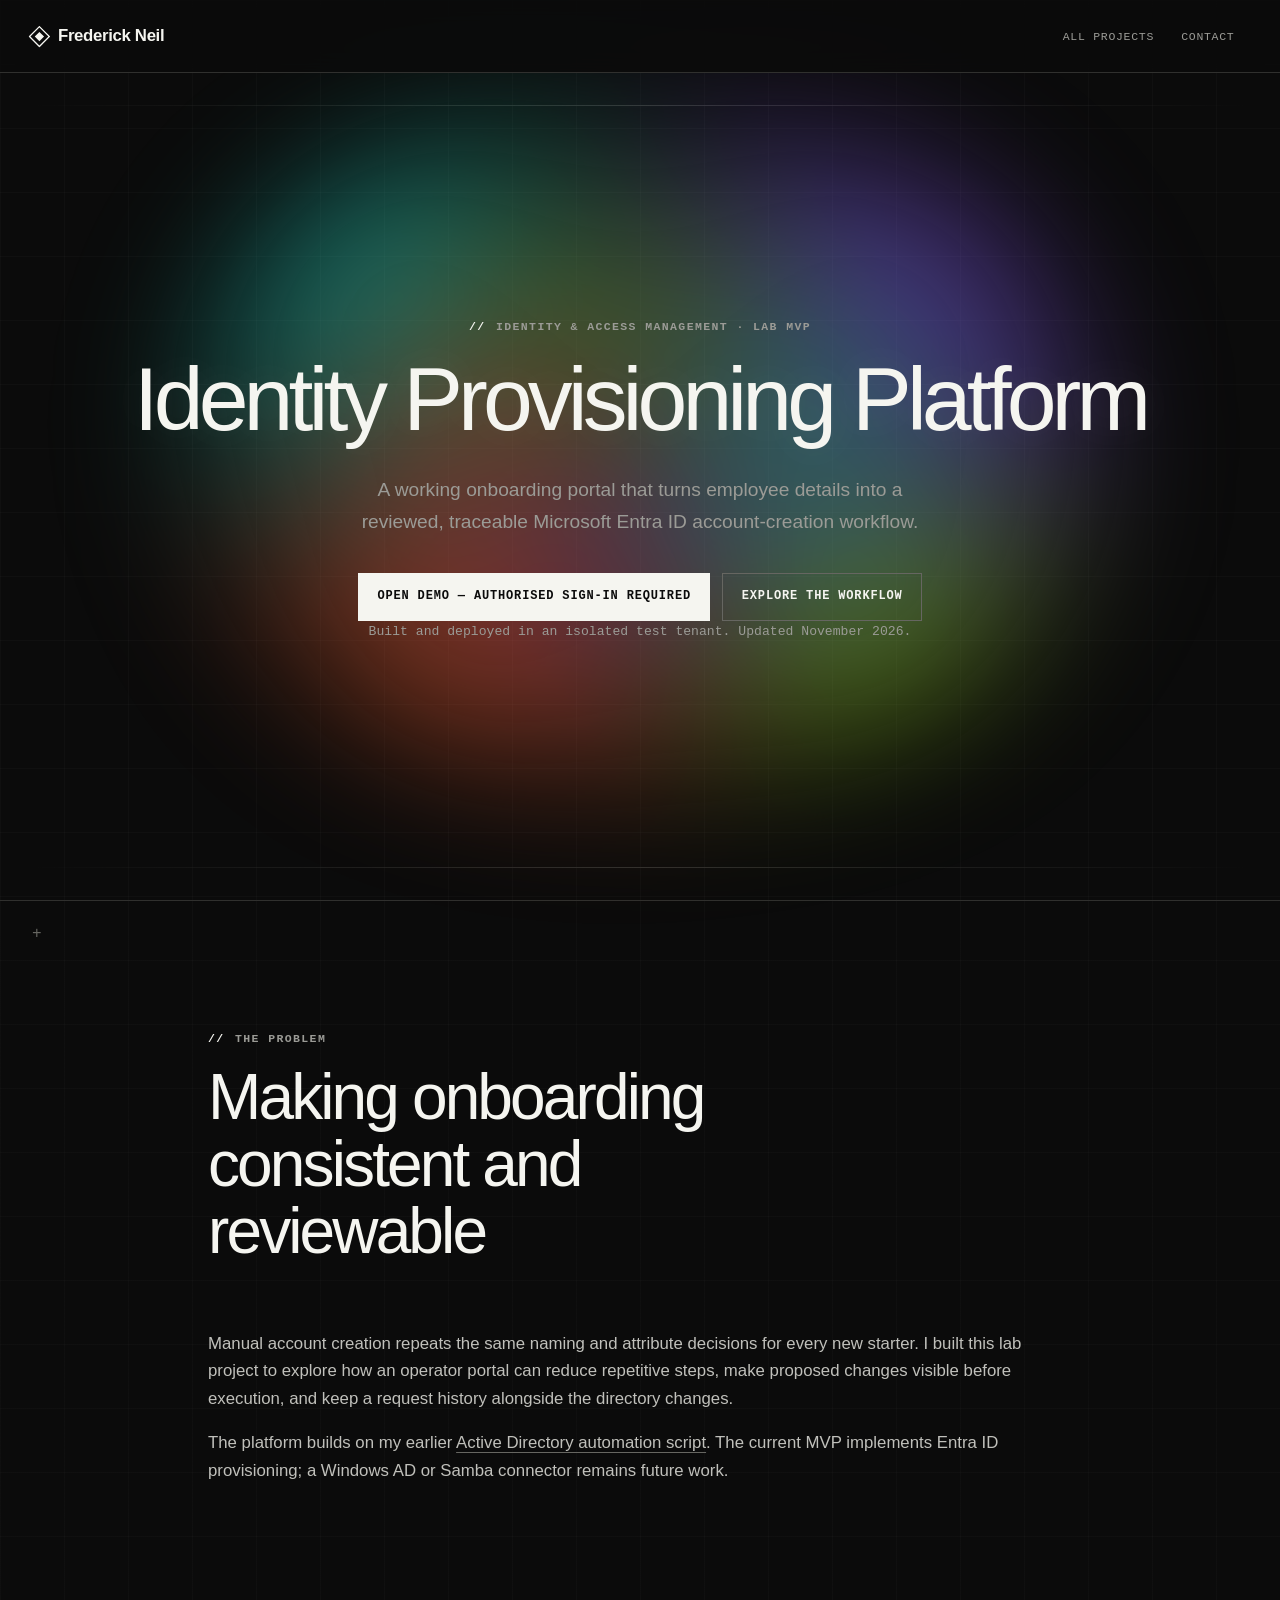
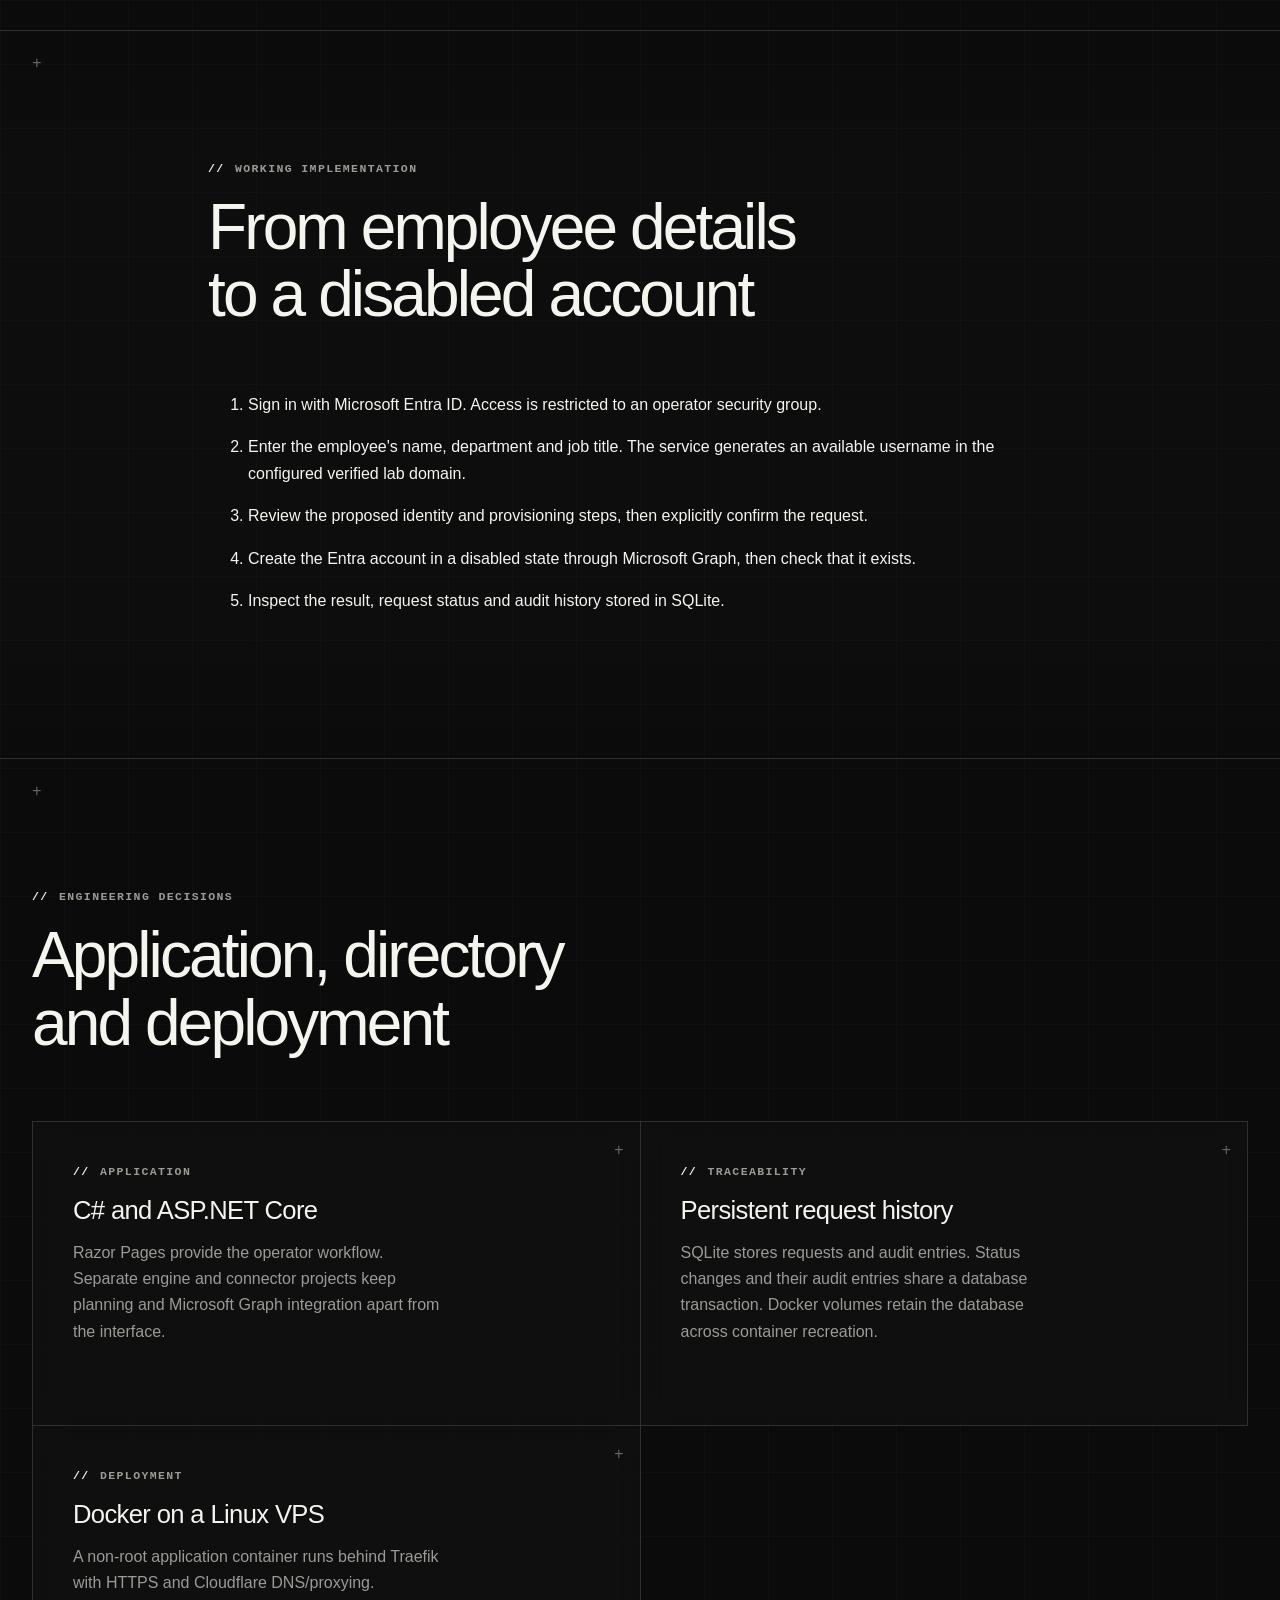
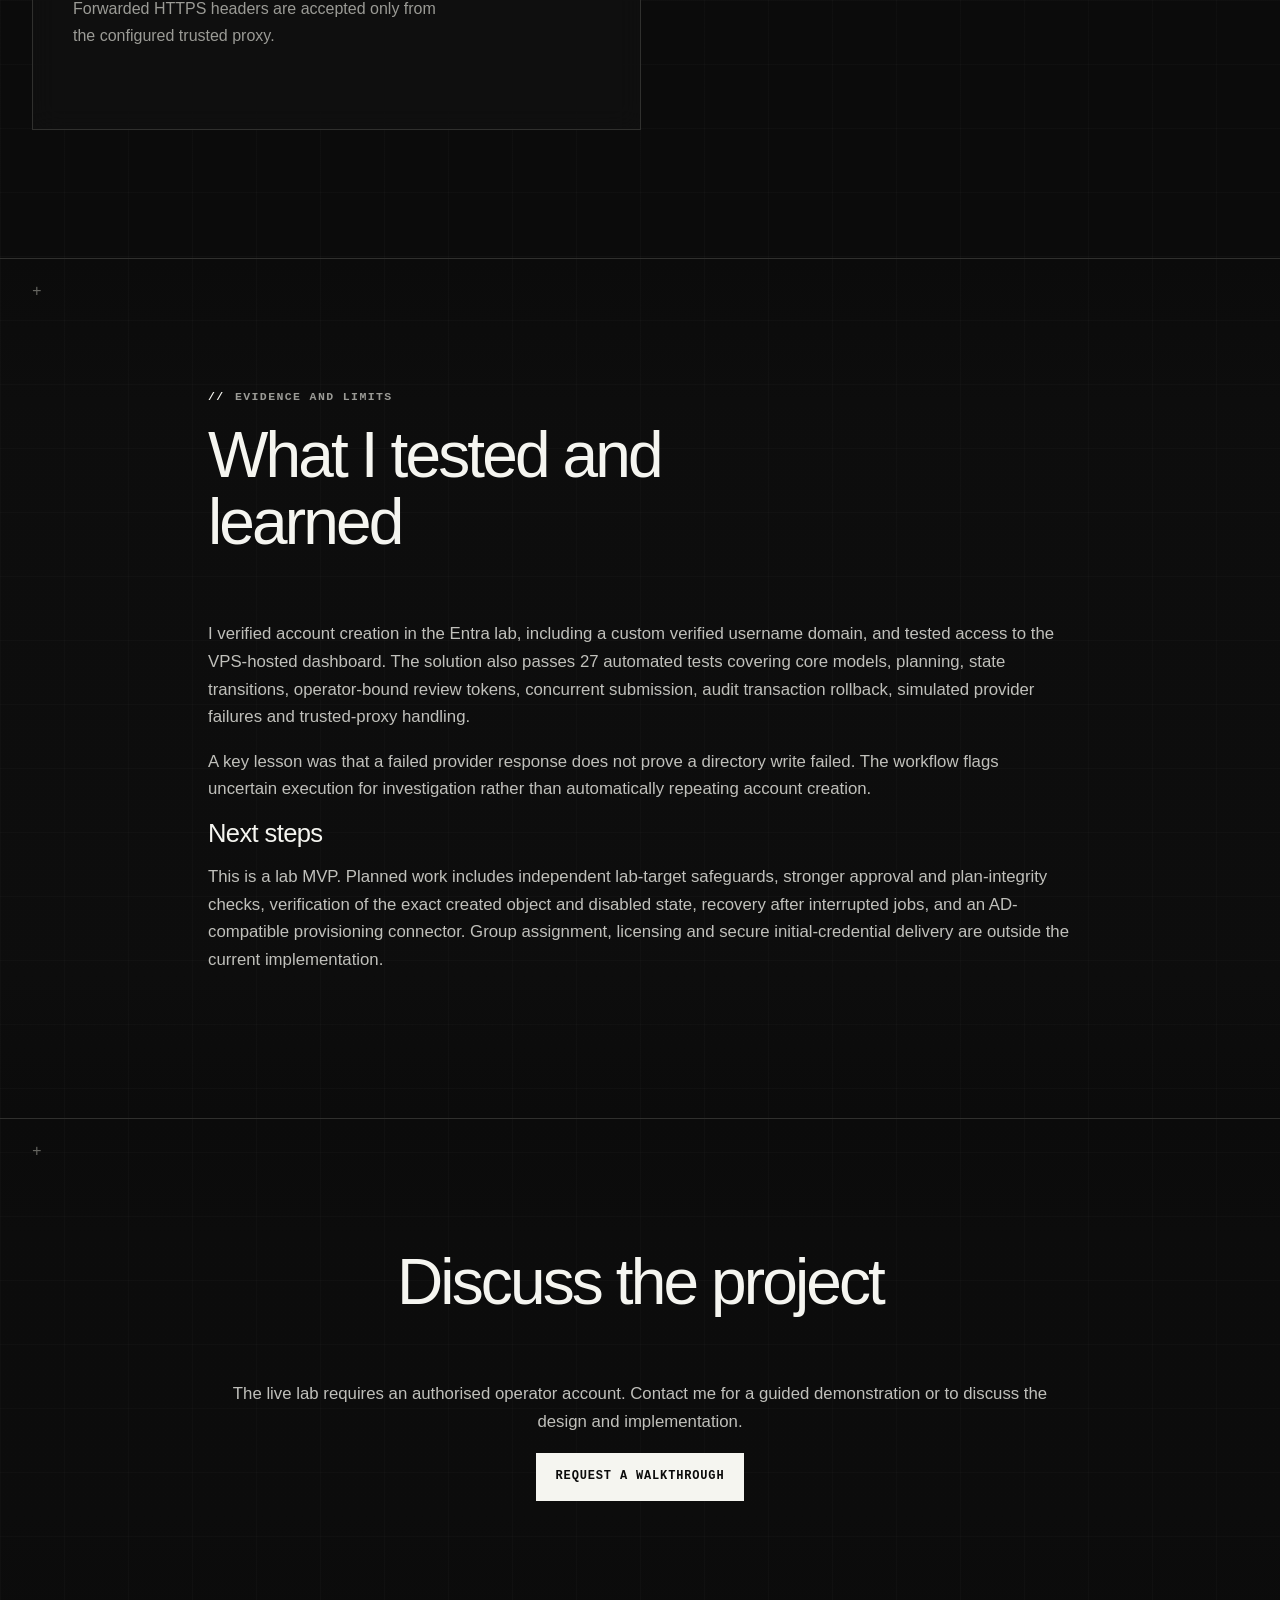
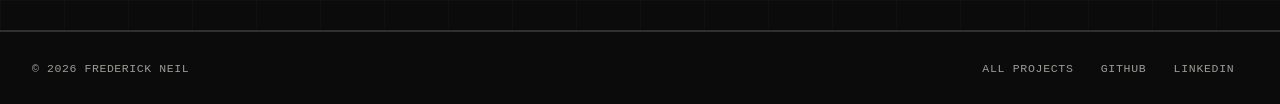
==== projects/identity-provisioning.html @ 7840b85b "Showcase the Entra identity provisioning MVP" ====
<!doctype html>
<html lang="en">
  <head>
    <meta charset="utf-8">
    <meta name="viewport" content="width=device-width, initial-scale=1">
    <meta name="description" content="Frederick Neil's identity provisioning lab: an Entra ID onboarding workflow built with C#, Microsoft Graph, SQLite and Docker.">
    <title>Identity Provisioning Platform | Frederick Neil</title>
    <link rel="stylesheet" href="../css/styles.css">
    <script src="../js/main.js" defer></script>
  </head>
  <body>
    <a class="skip-link" href="#main-content">Skip to main content</a>
    <header class="site-header">
      <div class="container header-layout">
        <a class="site-name" href="../index.html">Frederick Neil</a>
        <nav aria-label="Primary navigation">
          <ul class="nav-list">
            <li><a href="../index.html#projects">All projects</a></li>
            <li><a href="../index.html#contact">Contact</a></li>
          </ul>
        </nav>
      </div>
    </header>
    <main id="main-content">
      <div class="hero-aurora" aria-hidden="true"></div>
      <section class="hero">
        <div class="container narrow">
          <p class="eyebrow">Identity &amp; access management &middot; Lab MVP</p>
          <h1>Identity Provisioning Platform</h1>
          <p class="hero-summary">
            A working onboarding portal that turns employee details into a reviewed,
            traceable Microsoft Entra ID account-creation workflow.
          </p>
          <div class="button-group">
            <a class="button primary" href="https://idam.n8nfred.uk/">Open demo &mdash; authorised sign-in required</a>
            <a class="button secondary" href="#workflow">Explore the workflow</a>
          </div>
          <p class="muted">Built and deployed in an isolated test tenant. Updated November 2026.</p>
        </div>
      </section>
      <section class="section" id="problem">
        <div class="container narrow">
          <p class="eyebrow">The problem</p>
          <h2>Making onboarding consistent and reviewable</h2>
          <p>
            Manual account creation repeats the same naming and attribute decisions for every
            new starter. I built this lab project to explore how an operator portal can reduce
            repetitive steps, make proposed changes visible before execution, and keep a
            request history alongside the directory changes.
          </p>
          <p>
            The platform builds on my earlier
            <a href="https://github.com/freddyneil97/AD_Automation">Active Directory automation script</a>.
            The current MVP implements Entra ID provisioning; a Windows AD or Samba connector
            remains future work.
          </p>
        </div>
      </section>
      <section class="section alternate" id="workflow">
        <div class="container narrow">
          <p class="eyebrow">Working implementation</p>
          <h2>From employee details to a disabled account</h2>
          <ol class="workflow-list">
            <li>Sign in with Microsoft Entra ID. Access is restricted to an operator security group.</li>
            <li>Enter the employee's name, department and job title. The service generates an available username in the configured verified lab domain.</li>
            <li>Review the proposed identity and provisioning steps, then explicitly confirm the request.</li>
            <li>Create the Entra account in a disabled state through Microsoft Graph, then check that it exists.</li>
            <li>Inspect the result, request status and audit history stored in SQLite.</li>
          </ol>
        </div>
      </section>
      <section class="section" id="engineering">
        <div class="container">
          <p class="eyebrow">Engineering decisions</p>
          <h2>Application, directory and deployment</h2>
          <div class="card-grid">
            <article class="card">
              <p class="card-label">Application</p>
              <h3>C# and ASP.NET Core</h3>
              <p>Razor Pages provide the operator workflow. Separate engine and connector projects keep planning and Microsoft Graph integration apart from the interface.</p>
            </article>
            <article class="card">
              <p class="card-label">Traceability</p>
              <h3>Persistent request history</h3>
              <p>SQLite stores requests and audit entries. Status changes and their audit entries share a database transaction. Docker volumes retain the database across container recreation.</p>
            </article>
            <article class="card">
              <p class="card-label">Deployment</p>
              <h3>Docker on a Linux VPS</h3>
              <p>A non-root application container runs behind Traefik with HTTPS and Cloudflare DNS/proxying. Forwarded HTTPS headers are accepted only from the configured trusted proxy.</p>
            </article>
          </div>
        </div>
      </section>
      <section class="section alternate" id="validation">
        <div class="container narrow">
          <p class="eyebrow">Evidence and limits</p>
          <h2>What I tested and learned</h2>
          <p>
            I verified account creation in the Entra lab, including a custom verified username
            domain, and tested access to the VPS-hosted dashboard. The solution also passes
            27 automated tests covering core models, planning, state transitions, operator-bound
            review tokens, concurrent submission, audit transaction rollback, simulated provider
            failures and trusted-proxy handling.
          </p>
          <p>
            A key lesson was that a failed provider response does not prove a directory write
            failed. The workflow flags uncertain execution for investigation rather than
            automatically repeating account creation.
          </p>
          <h3>Next steps</h3>
          <p>
            This is a lab MVP. Planned work includes independent lab-target safeguards,
            stronger approval and plan-integrity checks, verification of the exact created
            object and disabled state, recovery after interrupted jobs, and an AD-compatible
            provisioning connector. Group assignment, licensing and secure initial-credential
            delivery are outside the current implementation.
          </p>
        </div>
      </section>
      <section class="section contact">
        <div class="container narrow">
          <h2>Discuss the project</h2>
          <p>The live lab requires an authorised operator account. Contact me for a guided demonstration or to discuss the design and implementation.</p>
          <a class="button primary" href="mailto:freddyneil28@gmail.com">Request a walkthrough</a>
        </div>
      </section>
    </main>
    <footer class="site-footer">
      <div class="container footer-layout">
        <p>&copy; <span id="current-year">2026</span> Frederick Neil</p>
        <ul class="social-list" aria-label="Social links">
          <li><a href="../index.html#projects">All projects</a></li>
          <li><a href="https://github.com/freddyneil97">GitHub</a></li>
          <li><a href="https://www.linkedin.com/in/frederick-neil-354715139/">LinkedIn</a></li>
        </ul>
      </div>
    </footer>
  </body>
</html>
---- css/styles.css ----
:root {
  color-scheme: dark;
  --color-background: #0b0b0b;
  --color-surface: #111111;
  --color-surface-raised: #171717;
  --color-text: #f5f5f0;
  --color-muted: #9b9b96;
  --color-accent: #f5f5f0;
  --color-accent-contrast: #0b0b0b;
  --color-border: #30302e;
  --color-border-strong: #666661;
  --color-cyan: #3ee9dc;
  --color-violet: #8b5cf6;
  --color-orange: #ff6b3d;
  --color-lime: #b8f23d;
  --font-body: Inter, "Segoe UI", Arial, sans-serif;
  --font-mono: "SFMono-Regular", Consolas, "Liberation Mono", monospace;
  --content-width: 76rem;
  --reading-width: 54rem;
  --header-height: 4.5rem;
}

* {
  box-sizing: border-box;
}

html {
  scroll-behavior: smooth;
  scroll-padding-top: var(--header-height);
}

body {
  min-width: 20rem;
  margin: 0;
  background:
    linear-gradient(rgb(255 255 255 / 2%) 1px, transparent 1px),
    linear-gradient(90deg, rgb(255 255 255 / 2%) 1px, transparent 1px),
    var(--color-background);
  background-size: 4rem 4rem;
  color: var(--color-text);
  font-family: var(--font-body);
  font-size: 1rem;
  line-height: 1.65;
  text-rendering: optimizeLegibility;
}

::selection {
  background: var(--color-text);
  color: var(--color-background);
}

a {
  color: inherit;
  text-decoration-color: var(--color-border-strong);
  text-underline-offset: 0.25em;
}

a:hover {
  text-decoration-color: currentColor;
}

a:focus-visible {
  outline: 2px solid var(--color-text);
  outline-offset: 4px;
}

h1,
h2,
h3,
p {
  margin-top: 0;
}

h1,
h2,
h3 {
  font-weight: 500;
  line-height: 1.05;
}

h1 {
  max-width: 22ch;
  margin-inline: auto;
  margin-bottom: 1.75rem;
  font-size: clamp(2.75rem, 7vw, 6.5rem);
  letter-spacing: -0.055em;
  text-wrap: balance;
}

h2 {
  max-width: 18ch;
  margin-bottom: clamp(2rem, 5vw, 4rem);
  font-size: clamp(2.25rem, 5vw, 4.5rem);
  letter-spacing: -0.045em;
}

h3 {
  margin-bottom: 1rem;
  font-size: clamp(1.35rem, 2vw, 1.75rem);
  letter-spacing: -0.025em;
}

.container {
  width: min(100% - 2rem, var(--content-width));
  margin-inline: auto;
}

.narrow {
  max-width: var(--reading-width);
  margin-inline: auto;
}

.skip-link {
  position: fixed;
  top: 0.75rem;
  left: 0.75rem;
  z-index: 100;
  padding: 0.7rem 0.9rem;
  translate: 0 -200%;
  border: 1px solid var(--color-text);
  background: var(--color-text);
  color: var(--color-background);
  font-family: var(--font-mono);
  font-size: 0.75rem;
  text-transform: uppercase;
}

.skip-link:focus {
  translate: 0;
}

.site-header {
  position: sticky;
  top: 0;
  z-index: 50;
  min-height: var(--header-height);
  border-bottom: 1px solid var(--color-border);
  background: rgb(11 11 11 / 92%);
  backdrop-filter: blur(14px);
}

.header-layout,
.footer-layout {
  display: flex;
  align-items: center;
  justify-content: space-between;
  gap: 1.5rem;
  min-height: var(--header-height);
}

.site-name {
  display: inline-flex;
  align-items: center;
  gap: 0.7rem;
  color: var(--color-text);
  font-size: 1.05rem;
  font-weight: 700;
  letter-spacing: -0.02em;
  text-decoration: none;
}

.site-name::before {
  width: 0.8rem;
  height: 0.8rem;
  border: 1px solid var(--color-text);
  box-shadow: inset 0 0 0 0.2rem var(--color-background);
  background: var(--color-text);
  content: "";
  rotate: 45deg;
}

.nav-list,
.social-list {
  display: flex;
  flex-wrap: wrap;
  gap: 0;
  margin: 0;
  padding: 0;
  list-style: none;
}

.nav-list a,
.social-list a {
  display: block;
  padding: 0.6rem 0.85rem;
  color: var(--color-muted);
  font-family: var(--font-mono);
  font-size: 0.72rem;
  letter-spacing: 0.06em;
  text-decoration: none;
  text-transform: uppercase;
  transition: color 160ms ease, background-color 160ms ease;
}

.nav-list a:hover,
.social-list a:hover {
  background: var(--color-surface-raised);
  color: var(--color-text);
}

main {
  isolation: isolate;
}

.hero {
  position: relative;
  display: grid;
  min-height: calc(100svh - var(--header-height));
  place-items: center;
  padding-block: clamp(6rem, 14vw, 11rem);
  overflow: hidden;
  border-bottom: 1px solid var(--color-border);
  text-align: center;
}

.hero::before,
.hero::after {
  position: absolute;
  left: 50%;
  width: min(100% - 2rem, var(--content-width));
  height: 1px;
  translate: -50% 0;
  background: linear-gradient(90deg, transparent, var(--color-border), transparent);
  content: "";
}

.hero::before {
  top: 2rem;
}

.hero::after {
  bottom: 2rem;
}

.hero .narrow {
  position: relative;
  z-index: 2;
  max-width: 72rem;
}

.hero-aurora {
  position: fixed;
  top: 49%;
  left: 50%;
  z-index: 1;
  width: min(72vw, 58rem);
  aspect-ratio: 1.35;
  translate: -50% -50%;
  border-radius: 50%;
  background:
    radial-gradient(circle at 20% 25%, var(--color-cyan), transparent 38%),
    radial-gradient(circle at 80% 28%, var(--color-violet), transparent 42%),
    radial-gradient(circle at 30% 82%, var(--color-orange), transparent 40%),
    radial-gradient(circle at 76% 76%, var(--color-lime), transparent 36%);
  filter: blur(4.5rem) saturate(125%);
  opacity: 0.5;
  pointer-events: none;
  animation: aurora-drift 14s ease-in-out infinite alternate;
  will-change: translate, rotate, scale;
}

.hero-aurora::after {
  position: absolute;
  inset: 18%;
  border-radius: inherit;
  background: conic-gradient(
    from 90deg,
    var(--color-cyan),
    var(--color-violet),
    var(--color-orange),
    var(--color-lime),
    var(--color-cyan)
  );
  filter: blur(3rem);
  opacity: 0.55;
  content: "";
  animation: aurora-spin 18s linear infinite;
}

.hero h1 {
  text-shadow: 0 0 3rem rgb(255 255 255 / 10%);
}

.hero-summary {
  max-width: 42rem;
  margin-inline: auto;
  margin-bottom: 2.25rem;
  color: var(--color-muted);
  font-size: clamp(1rem, 2vw, 1.2rem);
  text-wrap: balance;
}

.eyebrow,
.card-label {
  margin-bottom: 1rem;
  color: var(--color-muted);
  font-family: var(--font-mono);
  font-size: 0.72rem;
  font-weight: 600;
  letter-spacing: 0.12em;
  text-transform: uppercase;
}

.eyebrow::before,
.card-label::before {
  margin-right: 0.65rem;
  color: var(--color-text);
  content: "//";
}

.button-group {
  display: flex;
  flex-wrap: wrap;
  justify-content: center;
  gap: 0.75rem;
}

.button {
  display: inline-flex;
  min-height: 3rem;
  align-items: center;
  justify-content: center;
  padding: 0.8rem 1.15rem;
  border: 1px solid var(--color-border-strong);
  border-radius: 0;
  font-family: var(--font-mono);
  font-size: 0.75rem;
  font-weight: 700;
  letter-spacing: 0.07em;
  text-decoration: none;
  text-transform: uppercase;
  transition: background-color 160ms ease, color 160ms ease, border-color 160ms ease;
}

.button.primary {
  border-color: var(--color-text);
  background: var(--color-text);
  color: var(--color-accent-contrast);
}

.button.primary:hover {
  background: transparent;
  color: var(--color-text);
}

.button.secondary {
  background: transparent;
  color: var(--color-text);
}

.button.secondary:hover {
  border-color: var(--color-text);
  background:
    linear-gradient(var(--color-surface-raised), var(--color-surface-raised)) padding-box,
    linear-gradient(90deg, var(--color-cyan), var(--color-violet), var(--color-orange)) border-box;
}

@keyframes aurora-drift {
  0% {
    translate: -56% -53%;
    rotate: -8deg;
    scale: 0.92;
  }

  50% {
    translate: -46% -47%;
    rotate: 7deg;
    scale: 1.08;
  }

  100% {
    translate: -52% -50%;
    rotate: -3deg;
    scale: 0.98;
  }
}

@keyframes aurora-spin {
  to {
    rotate: 1turn;
  }
}

.section {
  position: relative;
  padding-block: clamp(5rem, 10vw, 8.5rem);
  border-bottom: 1px solid var(--color-border);
  background: linear-gradient(
    180deg,
    transparent 0%,
    rgb(11 11 11 / 12%) 18%,
    rgb(11 11 11 / 12%) 82%,
    transparent 100%
  );
}

.section > .container {
  position: relative;
  z-index: 2;
}

.section::before {
  position: absolute;
  top: 1.25rem;
  left: max(1rem, calc((100% - var(--content-width)) / 2));
  color: var(--color-border-strong);
  content: "+";
  font-family: var(--font-mono);
}

.alternate {
  background: linear-gradient(
    180deg,
    transparent 0%,
    rgb(23 23 23 / 18%) 18%,
    rgb(23 23 23 / 18%) 82%,
    transparent 100%
  );
}

.section .narrow > p:not(.eyebrow),
.section .container > p:not(.eyebrow),
.experience-item + p {
  color: #c0c0bb;
  font-size: 1.05rem;
}

.about-photo {
  position: relative;
  width: min(100%, 32rem);
  margin: clamp(3rem, 7vw, 5rem) auto 0;
  padding: 0.45rem;
  border: 1px solid var(--color-border);
  background: rgb(17 17 17 / 46%);
}

.about-photo::before {
  position: absolute;
  top: -1.75rem;
  left: 0;
  color: var(--color-muted);
  content: "// at the workspace";
  font-family: var(--font-mono);
  font-size: 0.68rem;
  letter-spacing: 0.08em;
  text-transform: uppercase;
}

.about-photo::after {
  position: absolute;
  right: -0.4rem;
  bottom: -0.65rem;
  color: var(--color-cyan);
  content: "+";
  font-family: var(--font-mono);
}

.about-photo img {
  display: block;
  width: 100%;
  height: auto;
}

.card-grid {
  display: grid;
  grid-template-columns: repeat(2, minmax(0, 1fr));
  border-top: 1px solid var(--color-border);
  border-left: 1px solid var(--color-border);
}

.card {
  position: relative;
  min-height: 19rem;
  padding: clamp(1.5rem, 4vw, 2.5rem);
  border-right: 1px solid var(--color-border);
  border-bottom: 1px solid var(--color-border);
  border-radius: 0;
  background: rgb(17 17 17 / 72%);
  backdrop-filter: blur(0.75rem);
  box-shadow: none;
  transition: background-color 180ms ease, border-color 180ms ease;
}

.card::after {
  position: absolute;
  top: 1rem;
  right: 1rem;
  color: var(--color-border-strong);
  content: "+";
  font-family: var(--font-mono);
}

.card:hover {
  border-color: var(--color-border-strong);
  background: rgb(23 23 23 / 84%);
}

.card p:not(.card-label) {
  max-width: 42ch;
  color: var(--color-muted);
}

.card > a {
  position: absolute;
  right: clamp(1.5rem, 4vw, 2.5rem);
  bottom: clamp(1.5rem, 4vw, 2.5rem);
  left: clamp(1.5rem, 4vw, 2.5rem);
  display: flex;
  justify-content: space-between;
  padding-top: 1rem;
  border-top: 1px solid var(--color-border);
  font-family: var(--font-mono);
  font-size: 0.75rem;
  letter-spacing: 0.04em;
  text-decoration: none;
  text-transform: uppercase;
}

.card.project-feature > a {
  position: static;
  margin-top: 1.5rem;
}

.workflow-list li + li {
  margin-top: 1rem;
}

.badge-grid {
  display: grid;
  grid-template-columns: repeat(auto-fit, minmax(min(100%, 13rem), 1fr));
  gap: clamp(1rem, 2.5vw, 2rem);
}

.badge-card {
  position: relative;
  display: grid;
  aspect-ratio: 1;
  place-items: center;
  border: 0;
  background: transparent;
  text-decoration: none;
  transition: translate 220ms ease;
}

.badge-card::after {
  display: none;
}

.badge-card:hover {
  translate: 0 -0.25rem;
}

.badge-image {
  display: grid;
  width: 100%;
  height: 100%;
  place-items: center;
  padding: clamp(0.75rem, 2vw, 1.5rem);
  background: transparent;
}

.badge-image img {
  display: block;
  width: min(100%, 12rem);
  height: min(100%, 12rem);
  object-fit: contain;
  filter: drop-shadow(0 1rem 2rem rgb(0 0 0 / 38%));
  transition: scale 260ms ease, rotate 260ms ease;
}

.badge-card:hover .badge-image img {
  rotate: -1.5deg;
  scale: 1.04;
}

.experience-item {
  display: grid;
  grid-template-columns: 1fr auto;
  gap: 2rem;
  margin-top: 0;
  padding-top: 2rem;
  border-top: 1px solid var(--color-border);
}

.experience-item h3 {
  margin-bottom: 0.4rem;
}

#experience .container + .container {
  margin-top: 4rem;
}

.muted {
  color: var(--color-muted);
  font-family: var(--font-mono);
  font-size: 0.82rem;
}

.contact {
  min-height: 32rem;
  display: grid;
  place-items: center;
  background: linear-gradient(
    180deg,
    transparent,
    rgb(17 17 17 / 18%) 25%,
    rgb(17 17 17 / 18%) 75%,
    transparent
  );
  color: var(--color-text);
  text-align: center;
}

.contact::before {
  color: var(--color-border-strong);
}

.contact h2 {
  margin-inline: auto;
}

.contact .eyebrow,
.contact p {
  color: #c0c0bb !important;
}

.contact .button.primary {
  border-color: var(--color-text);
  background: var(--color-text);
  color: var(--color-background);
}

.contact .button.primary:hover {
  background: transparent;
  color: var(--color-text);
}

.site-footer {
  border-top: 1px solid var(--color-border);
  background: var(--color-background);
  color: var(--color-muted);
}

.site-footer p {
  margin-bottom: 0;
  font-family: var(--font-mono);
  font-size: 0.72rem;
  letter-spacing: 0.05em;
  text-transform: uppercase;
}

@media (max-width: 48rem) {
  :root {
    --header-height: auto;
  }

  .header-layout,
  .footer-layout {
    align-items: flex-start;
    flex-direction: column;
    padding-block: 1rem;
  }

  .nav-list {
    width: 100%;
    border-top: 1px solid var(--color-border);
  }

  .nav-list li {
    flex: 1 1 auto;
  }

  .nav-list a {
    padding-inline: 0.55rem;
    text-align: center;
  }

  .hero {
    min-height: auto;
  }

  .hero-aurora {
    width: 120vw;
    filter: blur(4rem) saturate(120%);
    opacity: 0.46;
  }

  .card-grid {
    grid-template-columns: 1fr;
  }

  .card {
    min-height: 18rem;
  }

  .experience-item {
    grid-template-columns: 1fr;
    gap: 0.5rem;
  }
}

@media (max-width: 30rem) {
  .nav-list li {
    flex-basis: 33%;
  }

  h1 {
    font-size: clamp(2.5rem, 13vw, 4rem);
  }

  .button-group,
  .button {
    width: 100%;
  }
}

@media (prefers-reduced-motion: reduce) {
  html {
    scroll-behavior: auto;
  }

  *,
  *::before,
  *::after {
    animation-duration: 0.01ms !important;
    animation-iteration-count: 1 !important;
    transition-duration: 0.01ms !important;
  }
}
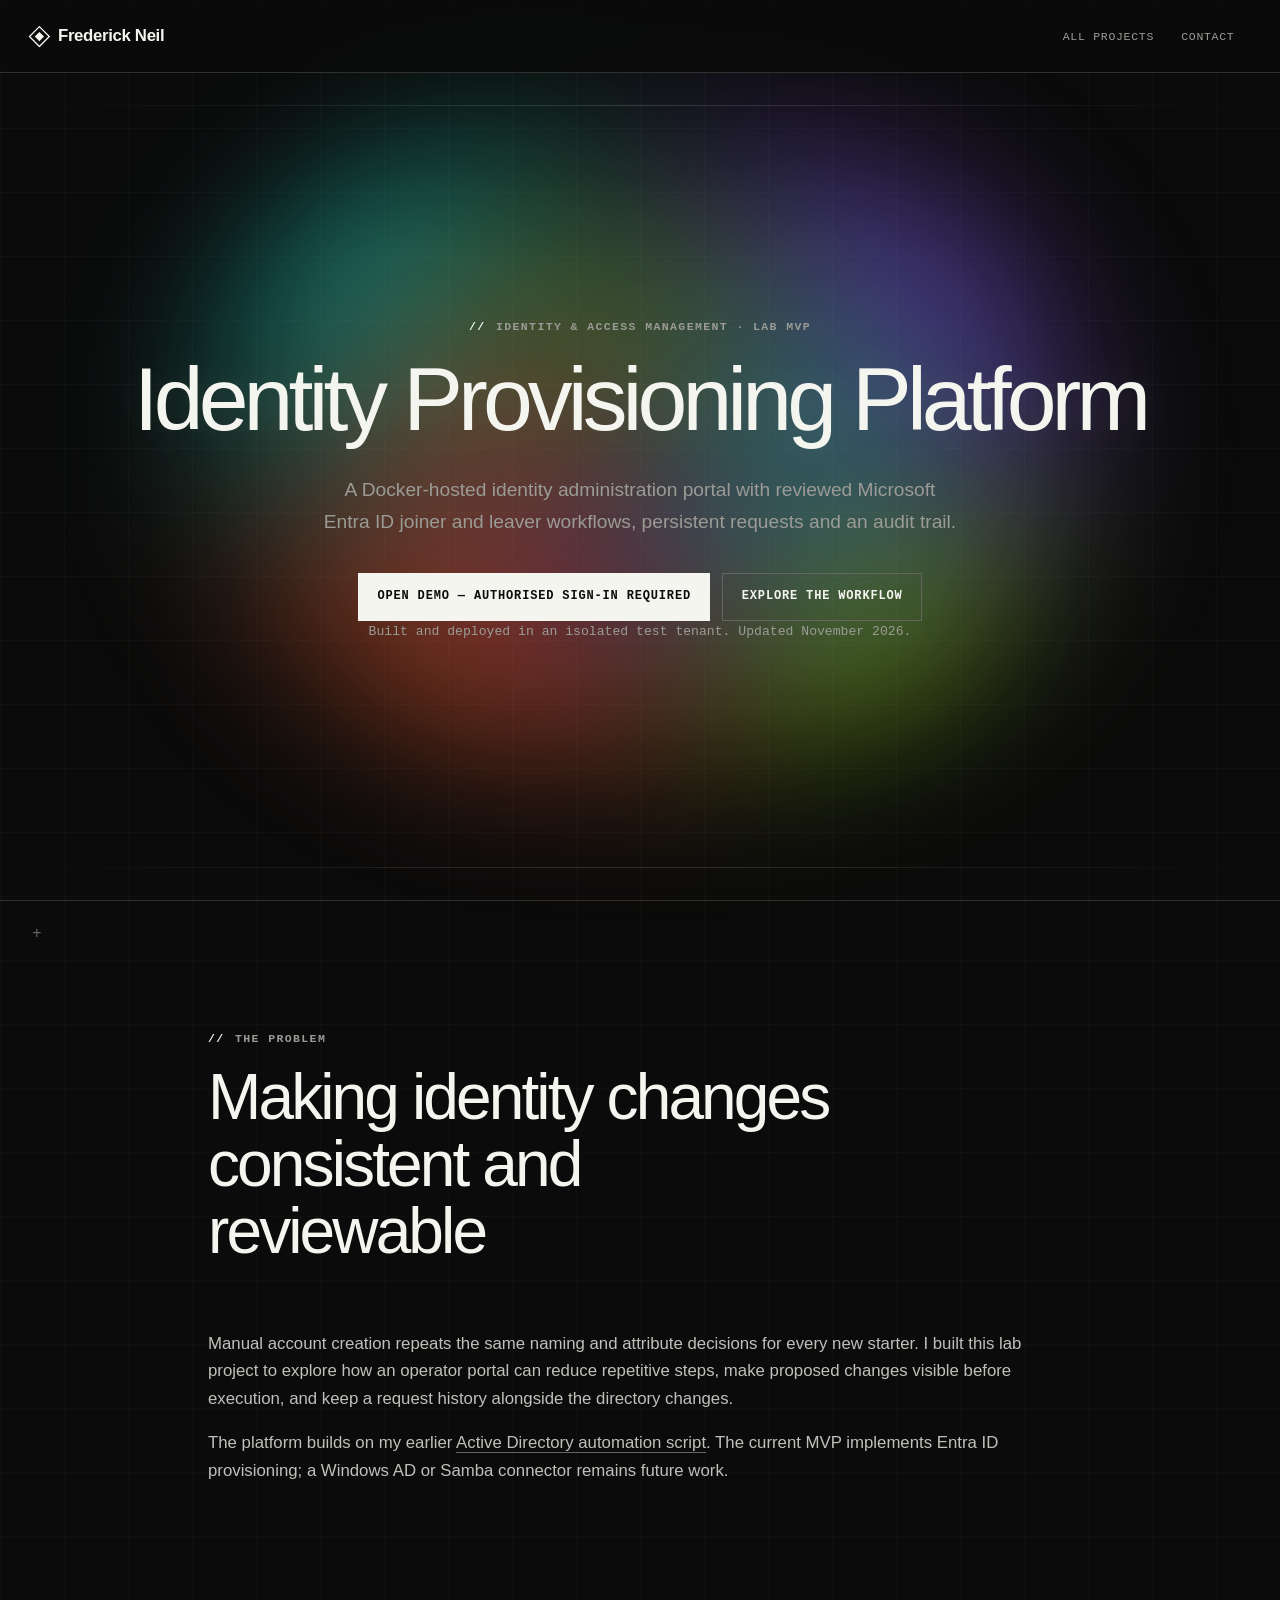
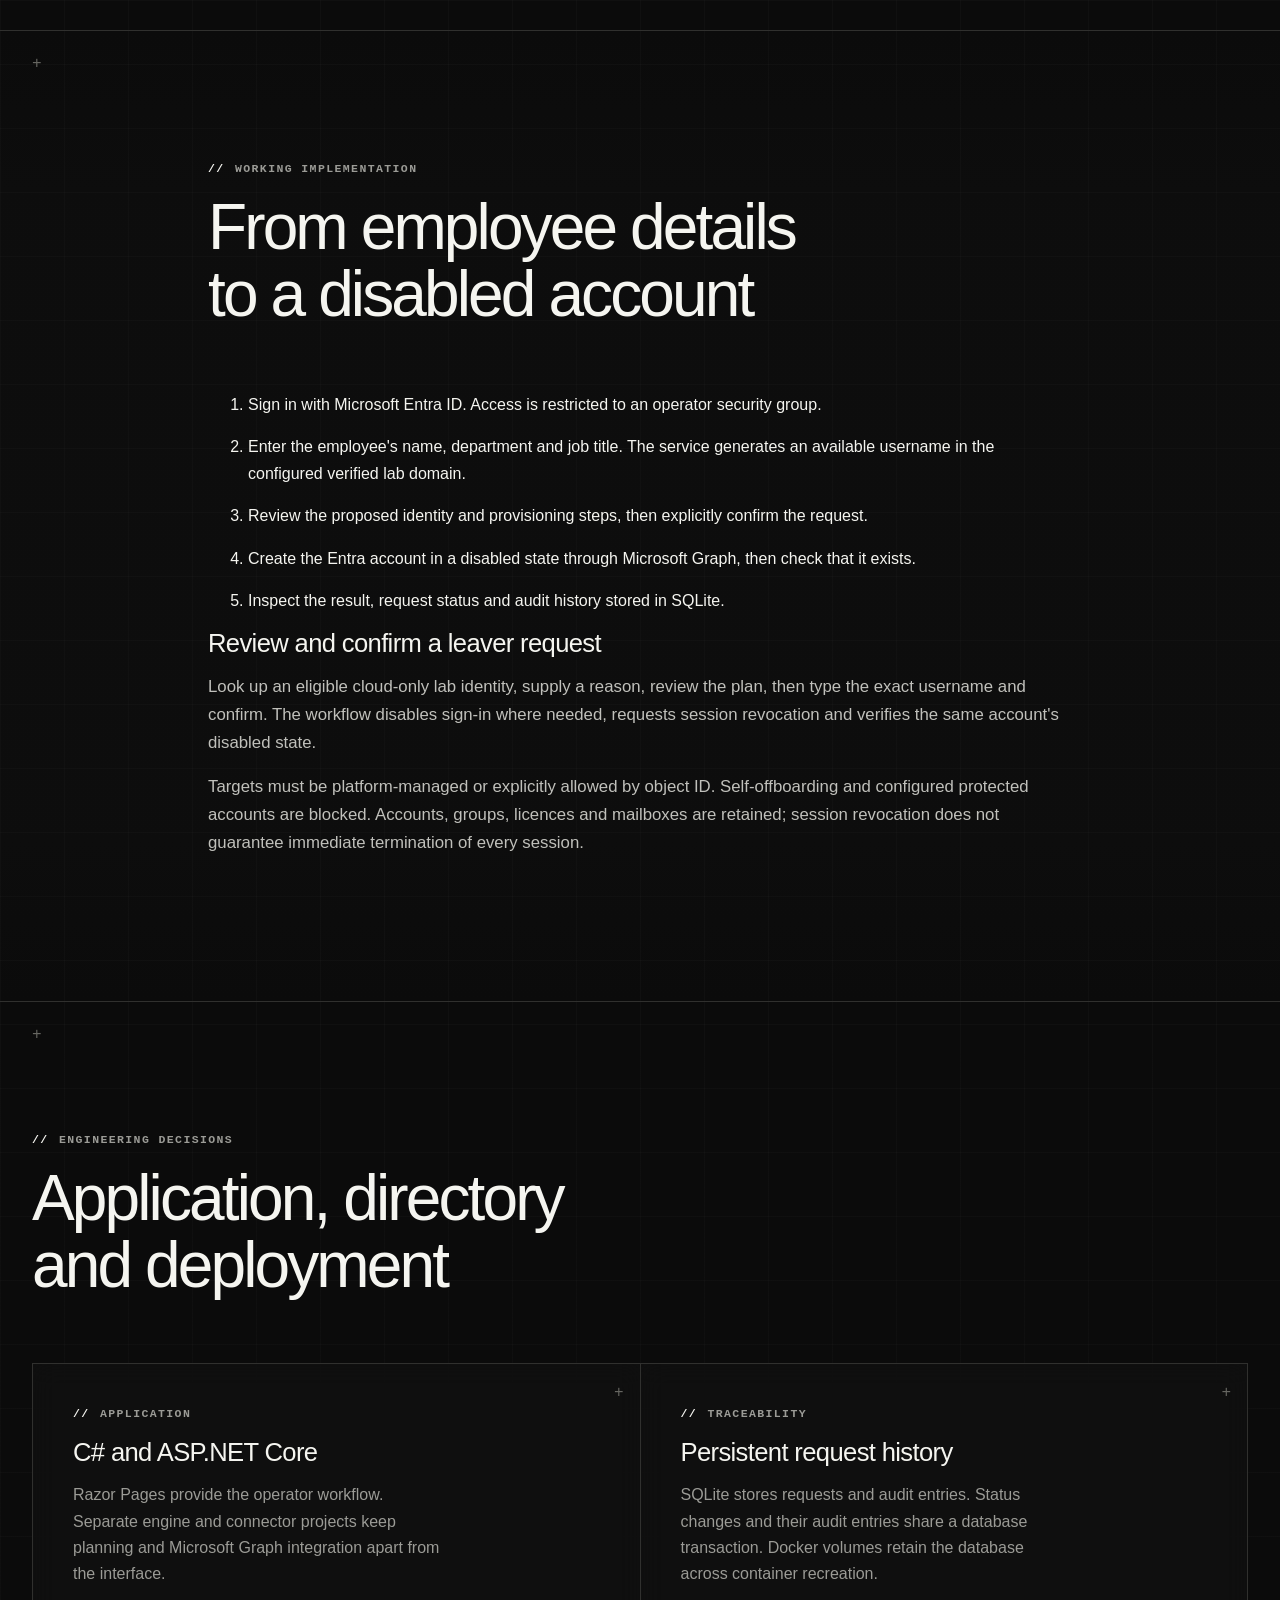
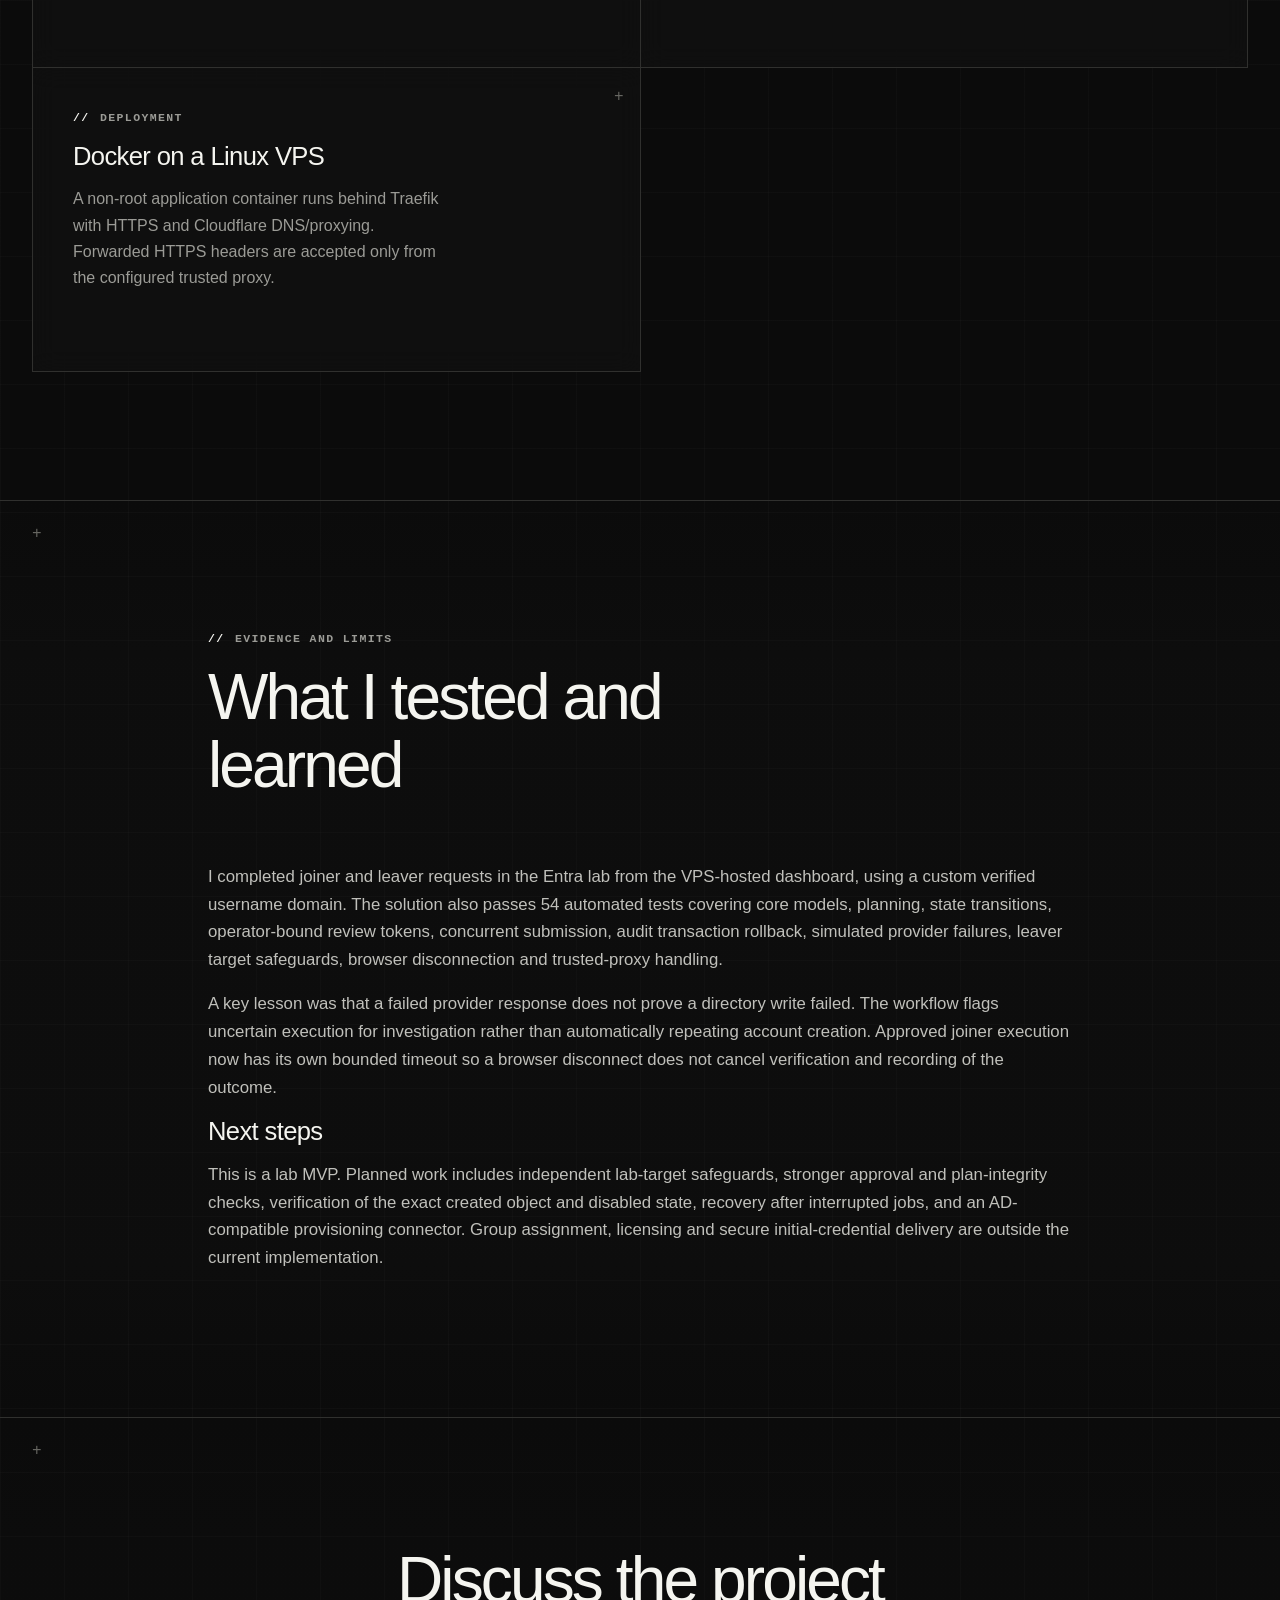
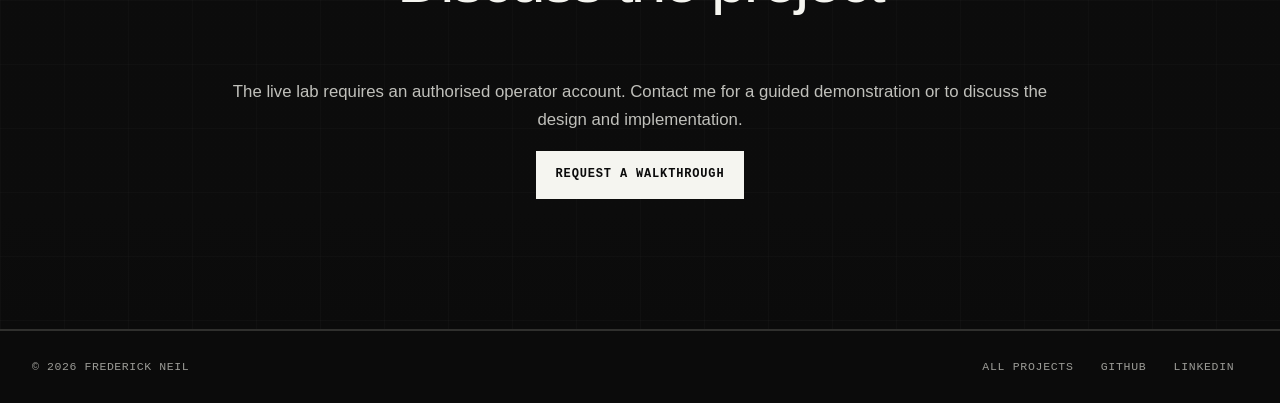
==== commit 80cb9a08: "Document Docker-hosted joiner and leaver lab workflows" ====
--- a/projects/identity-provisioning.html
+++ b/projects/identity-provisioning.html
@@ -3,7 +3,7 @@
   <head>
     <meta charset="utf-8">
     <meta name="viewport" content="width=device-width, initial-scale=1">
-    <meta name="description" content="Frederick Neil's identity provisioning lab: an Entra ID onboarding workflow built with C#, Microsoft Graph, SQLite and Docker.">
+    <meta name="description" content="Frederick Neil's identity provisioning lab: Entra ID joiner and leaver workflows built with C#, Microsoft Graph, SQLite and Docker.">
     <title>Identity Provisioning Platform | Frederick Neil</title>
     <link rel="stylesheet" href="../css/styles.css">
     <script src="../js/main.js" defer></script>
@@ -28,8 +28,8 @@
           <p class="eyebrow">Identity &amp; access management &middot; Lab MVP</p>
           <h1>Identity Provisioning Platform</h1>
           <p class="hero-summary">
-            A working onboarding portal that turns employee details into a reviewed,
-            traceable Microsoft Entra ID account-creation workflow.
+            A Docker-hosted identity administration portal with reviewed Microsoft Entra ID
+            joiner and leaver workflows, persistent requests and an audit trail.
           </p>
           <div class="button-group">
             <a class="button primary" href="https://idam.n8nfred.uk/">Open demo &mdash; authorised sign-in required</a>
@@ -41,7 +41,7 @@
       <section class="section" id="problem">
         <div class="container narrow">
           <p class="eyebrow">The problem</p>
-          <h2>Making onboarding consistent and reviewable</h2>
+          <h2>Making identity changes consistent and reviewable</h2>
           <p>
             Manual account creation repeats the same naming and attribute decisions for every
             new starter. I built this lab project to explore how an operator portal can reduce
@@ -67,6 +67,13 @@
             <li>Create the Entra account in a disabled state through Microsoft Graph, then check that it exists.</li>
             <li>Inspect the result, request status and audit history stored in SQLite.</li>
           </ol>
+          <h3>Review and confirm a leaver request</h3>
+          <p>Look up an eligible cloud-only lab identity, supply a reason, review the plan,
+            then type the exact username and confirm. The workflow disables sign-in where needed,
+            requests session revocation and verifies the same account's disabled state.</p>
+          <p>Targets must be platform-managed or explicitly allowed by object ID. Self-offboarding
+            and configured protected accounts are blocked. Accounts, groups, licences and mailboxes
+            are retained; session revocation does not guarantee immediate termination of every session.</p>
         </div>
       </section>
       <section class="section" id="engineering">
@@ -97,16 +104,17 @@
           <p class="eyebrow">Evidence and limits</p>
           <h2>What I tested and learned</h2>
           <p>
-            I verified account creation in the Entra lab, including a custom verified username
-            domain, and tested access to the VPS-hosted dashboard. The solution also passes
-            27 automated tests covering core models, planning, state transitions, operator-bound
+            I completed joiner and leaver requests in the Entra lab from the VPS-hosted dashboard,
+            using a custom verified username domain. The solution also passes
+            54 automated tests covering core models, planning, state transitions, operator-bound
             review tokens, concurrent submission, audit transaction rollback, simulated provider
-            failures and trusted-proxy handling.
+            failures, leaver target safeguards, browser disconnection and trusted-proxy handling.
           </p>
           <p>
             A key lesson was that a failed provider response does not prove a directory write
             failed. The workflow flags uncertain execution for investigation rather than
-            automatically repeating account creation.
+            automatically repeating account creation. Approved joiner execution now has its own bounded
+            timeout so a browser disconnect does not cancel verification and recording of the outcome.
           </p>
           <h3>Next steps</h3>
           <p>
